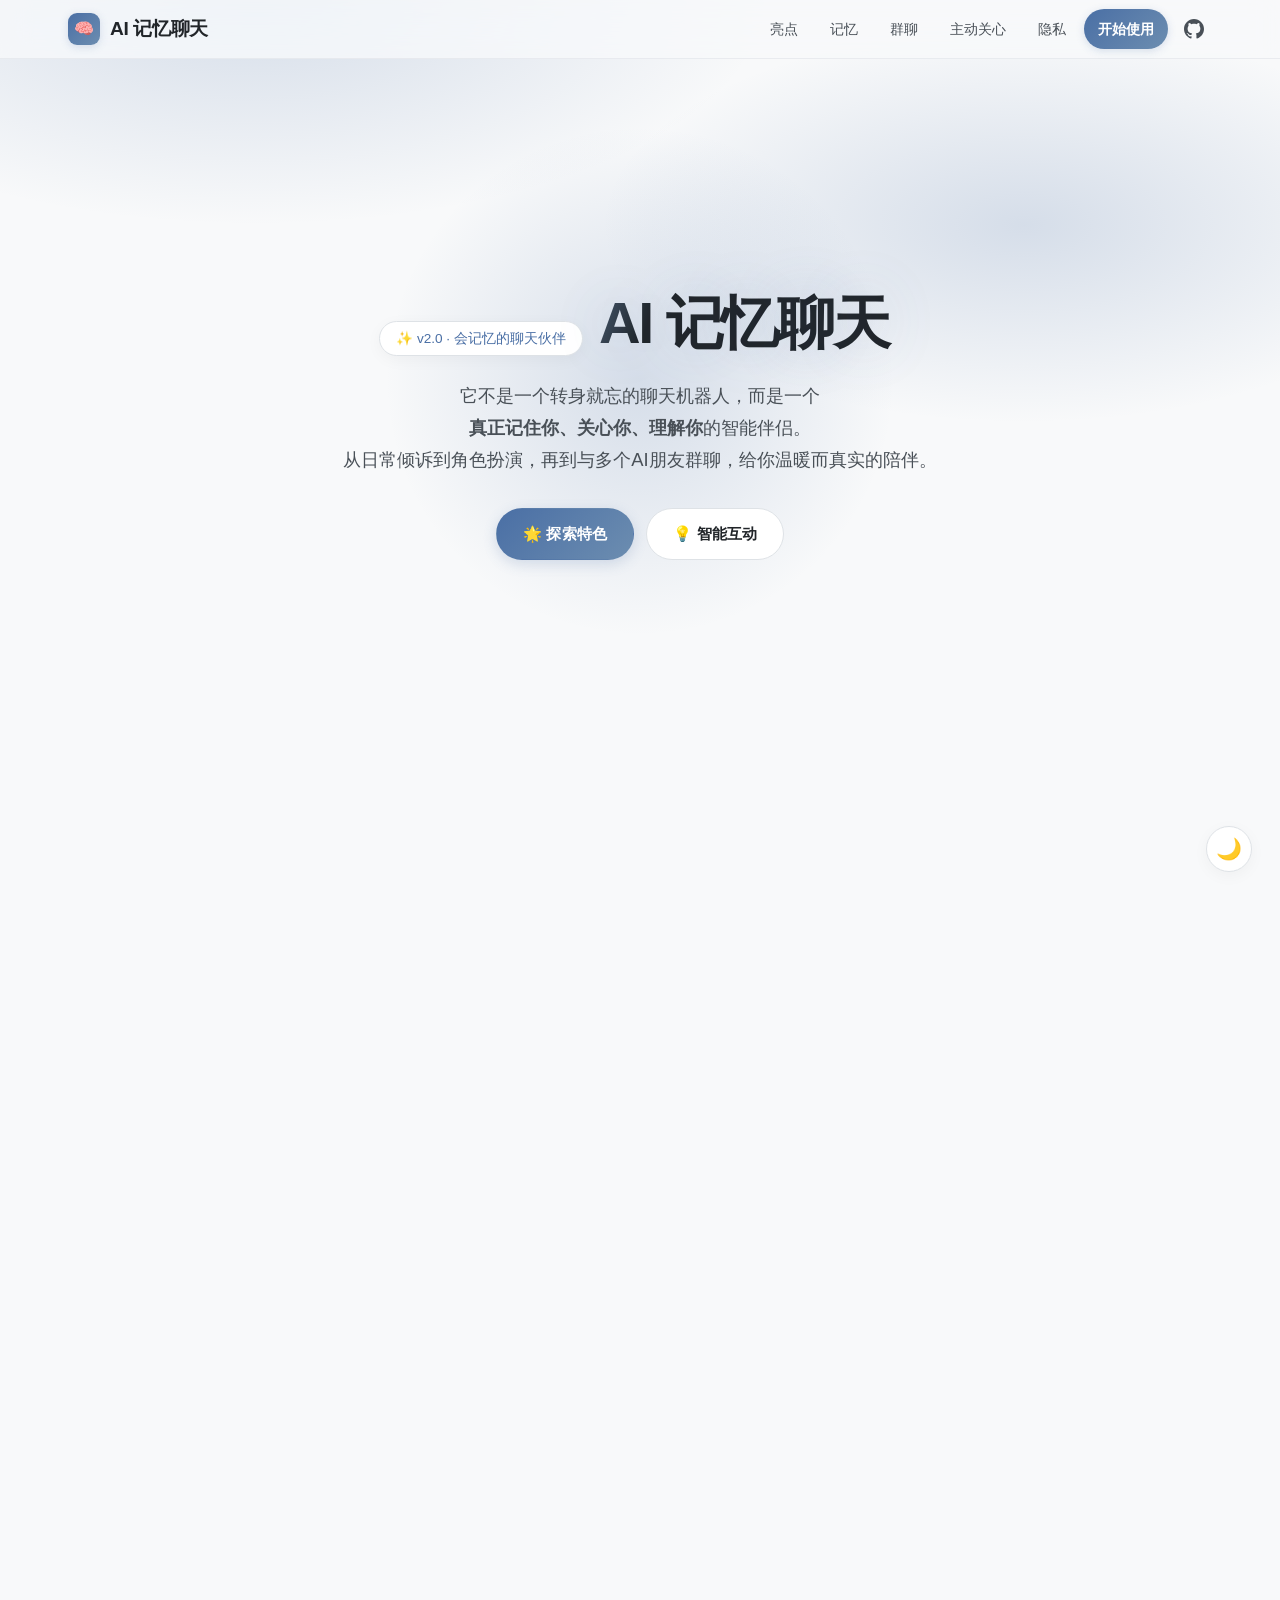
==== website/main/index.html @ 4b844938 "New sth. for v2.1" ====
<!DOCTYPE html>
<html lang="zh-CN" data-theme="light">
<head>
    <meta charset="UTF-8">
    <meta name="viewport" content="width=device-width, initial-scale=1.0">
    <meta name="theme-color" content="#4a6fa5" media="(prefers-color-scheme: light)">
    <meta name="theme-color" content="#111418" media="(prefers-color-scheme: dark)">
    <meta name="description" content="AI 记忆聊天 — 会记忆的智能聊天伙伴。">
    <link rel="preconnect" href="https://github.com" crossorigin>
    <link rel="dns-prefetch" href="https://github.com">
    <link rel="stylesheet" href="style.css">
    <title>AI 记忆聊天 — 会记忆的智能聊天伙伴</title>
</head>
<body>

    <nav class="navbar">
        <div class="navbar-inner">
            <a href="#" class="logo">
                <span class="icon-dot">🧠</span>
                AI 记忆聊天
            </a>
            <ul class="nav-links">
                <li><a href="#features">亮点</a></li>
                <li><a href="#memory">记忆</a></li>
                <li><a href="#group">群聊</a></li>
                <li><a href="#smart">主动关心</a></li>
                <li><a href="#privacy">隐私</a></li>
                <li><a href="#get-started" class="nav-cta">开始使用</a></li>
                <li>
                    <a href="https://github.com/AIEgirl/AIchat" target="_blank" rel="noopener noreferrer" class="github-link" aria-label="GitHub 仓库">
                        <svg viewBox="0 0 24 24" xmlns="http://www.w3.org/2000/svg">
                            <path d="M12 0C5.37 0 0 5.37 0 12c0 5.3 3.438 9.8 8.205 11.385.6.113.82-.258.82-.577 0-.285-.01-1.04-.015-2.04-3.338.724-4.042-1.61-4.042-1.61-.546-1.385-1.335-1.755-1.335-1.755-1.087-.744.084-.729.084-.729 1.205.084 1.838 1.236 1.838 1.236 1.07 1.835 2.809 1.305 3.495.998.108-.776.417-1.305.76-1.605-2.665-.3-5.466-1.332-5.466-5.93 0-1.31.465-2.38 1.235-3.22-.135-.303-.54-1.523.105-3.176 0 0 1.005-.322 3.3 1.23.96-.267 1.98-.399 3-.405 1.02.006 2.04.138 3 .405 2.28-1.552 3.285-1.23 3.285-1.23.645 1.653.24 2.873.12 3.176.765.84 1.23 1.91 1.23 3.22 0 4.61-2.805 5.625-5.475 5.92.42.36.81 1.096.81 2.22 0 1.605-.015 2.905-.015 3.3 0 .315.21.69.825.57C20.565 21.795 24 17.295 24 12c0-6.63-5.37-12-12-12z"/>
                        </svg>
                    </a>
                </li>
            </ul>
        </div>
    </nav>

    <button class="theme-toggle" id="themeToggle" aria-label="切换主题">🌓</button>

    <section class="hero">
        <div class="hero-content">
            <span class="badge">✨ v2.0 · 会记忆的聊天伙伴</span>
            <h1>AI 记忆聊天</h1>
            <p class="subtitle">
                它不是一个转身就忘的聊天机器人，而是一个<strong>真正记住你、关心你、理解你</strong>的智能伴侣。<br>
                从日常倾诉到角色扮演，再到与多个AI朋友群聊，给你温暖而真实的陪伴。
            </p>
            <div class="btn-group">
                <a href="#features" class="btn btn-primary">🌟 探索特色</a>
                <a href="#smart" class="btn btn-outline">💡 智能互动</a>
            </div>
        </div>
    </section>

    <section class="section" id="features">
        <span class="section-label">为何与众不同</span>
        <h2>不只是聊天，是“记得住”的陪伴</h2>
        <p class="section-desc">大多数聊天AI转身即忘。而在这里，每一次对话都会沉淀为记忆，让关系随时间生长。</p>
        <div class="features-grid">
            <div class="feature-card"><div class="icon">🧠</div><h3>三层记忆</h3><p>短期上下文、长期个人信息、基础人设层层递进，让AI真的懂你。</p></div>
            <div class="feature-card"><div class="icon">👥</div><h3>AI小圈子</h3><p>把多个不同性格的智能体拉进群聊，自由发言或轮流发言，碰撞有趣对话。</p></div>
            <div class="feature-card"><div class="icon">💬</div><h3>个性开场白</h3><p>给每个智能体设置开场白，新会话一开始就感受他们独特的性格魅力。</p></div>
            <div class="feature-card"><div class="icon">🔔</div><h3>主动关心</h3><p>很久没说话？他们会主动问候你。还可以定时提醒重要事项，就像私人秘书。</p></div>
            <div class="feature-card"><div class="icon">🎨</div><h3>完全可定制</h3><p>头像、背景、主题颜色、人设文本……打造完全属于你的聊天空间。</p></div>
            <div class="feature-card"><div class="icon">🔐</div><h3>安全加密</h3><p>API Key 采用银行级AES加密存储在本地，导出时自动隐藏敏感信息。</p></div>
            <div class="feature-card"><div class="icon">🌐</div><h3>多供应商</h3><p>支持 DeepSeek、OpenAI、Kimi、通义千问、智谱GLM 等，随时切换。</p></div>
            <div class="feature-card"><div class="icon">📦</div><h3>数据随身</h3><p>智能体配置可导出为文件，换手机也能无缝恢复整个聊天世界。</p></div>
        </div>
    </section>

    <section class="section" id="memory">
        <span class="section-label">它的记性有多好？</span>
        <h2>像朋友一样记住关于你的事</h2>
        <p class="section-desc">普通聊天AI只有7秒记忆。而它拥有三层记忆结构，让每一次交流都变成关系的积累。</p>
        <div class="memory-tiers">
            <div class="memory-card">
                <span class="tier-badge">📝 短期记忆</span>
                <h3>流畅对话不掉线</h3>
                <p class="specs">记住最近20轮对话内容，无论聊得多深入，都不会突然“失忆”，上下文衔接自然。</p>
            </div>
            <div class="memory-card">
                <span class="tier-badge">💾 长期记忆</span>
                <h3>真正了解你的生活</h3>
                <p class="specs">你说过朋友的名字、喜欢的地点、最近的目标……都会被精细分类记录。下次聊天时，它会不经意提到这些细节。</p>
            </div>
            <div class="memory-card">
                <span class="tier-badge">📜 基础记忆</span>
                <h3>永不丢失的“灵魂设定”</h3>
                <p class="specs">你给智能体设定的人设、性格、背景故事会被永久保存，它永远是你创造的那个角色。</p>
            </div>
        </div>
    </section>

    <section class="section" id="group">
        <span class="section-label">不止一对一</span>
        <h2>把多个AI朋友聚在一起</h2>
        <p class="section-desc">创建群聊，添加你喜欢的智能体，设定发言规则。看他们在同一个话题下各抒己见，就像经营一个属于自己的小剧团。</p>
        <div class="features-grid">
            <div class="feature-card"><div class="icon">🏠</div><h3>轻松管理成员</h3><p>自由设定群主、管理员和普通成员，还可以随时让某个角色“暂离”或“回归”。</p></div>
            <div class="feature-card"><div class="icon">🔄</div><h3>自由/轮流发言</h3><p>想热闹选自由模式，所有人一起回应；想有秩序选轮流模式，按顺序娓娓道来。</p></div>
            <div class="feature-card"><div class="icon">📋</div><h3>群聊共同记忆</h3><p>群里提到的信息可以成为共享知识，让群聊更有凝聚力。</p></div>
            <div class="feature-card"><div class="icon">💬</div><h3>丰富气泡界面</h3><p>不同角色发言清晰区分，@提及、记忆面板等功能，体验不输主流社交软件。</p></div>
        </div>
    </section>

    <section class="section" id="smart">
        <span class="section-label">它会主动找你</span>
        <h2>不只是回应，更是陪伴</h2>
        <p class="section-desc">当你沉默太久，它会察觉并送来问候。你也可以让它帮你安排未来的消息，就像一个小小的私人秘书。</p>
        <div class="features-grid">
            <div class="feature-card"><div class="icon">⏰</div><h3>计划消息</h3><p>“30分钟后提醒我喝水”或“明早8点叫我”，它会准时发送消息并触发通知。</p></div>
            <div class="feature-card"><div class="icon">❤️</div><h3>沉默超时关心</h3><p>可设置时长（如12小时），一旦超过没有对话，AI会主动发来温暖的问候。</p></div>
            <div class="feature-card"><div class="icon">📊</div><h3>用量透明</h3><p>清晰的图表展示API Token消耗，再也不用担心不知不觉超量。</p></div>
            <div class="feature-card"><div class="icon">🌙</div><h3>勿扰时段</h3><p>设定夜间勿扰，计划消息和主动关心会在那段时间保持安静，不打扰休息。</p></div>
        </div>
    </section>

    <section class="section" id="privacy">
        <span class="section-label">你的数据你做主</span>
        <h2>安全、灵活、不受限</h2>
        <p class="section-desc">选择你信任的语言模型供应商，密钥加密存储，配置文件导出时自动脱敏，把你的隐私放在第一位。</p>
        <div class="provider-grid">
            <div class="provider-card"><div class="prov-name">🔷 DeepSeek</div><div class="prov-model">深度求索模型</div></div>
            <div class="provider-card"><div class="prov-name">🌙 Kimi</div><div class="prov-model">月之暗面模型</div></div>
            <div class="provider-card"><div class="prov-name">☁️ 通义千问</div><div class="prov-model">阿里云模型</div></div>
            <div class="provider-card"><div class="prov-name">🧩 智谱 GLM</div><div class="prov-model">智谱AI模型</div></div>
            <div class="provider-card"><div class="prov-name">⚡ OpenAI</div><div class="prov-model">GPT系列模型</div></div>
        </div>
        <p style="text-align:center; margin-top:32px; color:var(--text2);">同时支持手动添加任何兼容OpenAI接口的服务商，自由搭配你的AI引擎。</p>
    </section>

    <section class="section" id="get-started" style="text-align:center;">
        <h2>准备好遇见你的AI伙伴了吗？</h2>
        <p style="color:var(--text2);margin-bottom:28px;">支持 Android 与 iOS，选择一个供应商，马上开始你们的第一次对话。</p>
        <a href="#" class="btn btn-primary" style="font-size:1rem;padding:14px 34px;">🚀 下载 AI 记忆聊天</a>
    </section>

    <footer class="footer">
        <div class="tech-stack">
            <span>跨平台 Flutter</span>
            <span>本地加密存储</span>
            <span>Material 3 设计</span>
            <span>多语言支持</span>
        </div>
        <p>AI 记忆聊天 v2.0 · 持续更新中 · 给注重情感连接的对话体验</p>
        <div class="disclaimer">
            ⚠️ 本软件由AI辅助编程生成，如果您对AI参与开发感到不适，请酌情使用。
        </div>
    </footer>

    <script src="script.js" defer></script>
</body>
</html>
---- website/main/style.css ----
/* ========================================
   AI 记忆聊天 — 样式表
   ======================================== */

:root {
    /* 浅色主题 (默认) */
    --bg: #f8f9fa;
    --surface: #ffffff;
    --surface2: #f1f3f5;
    --surface3: #e9ecef;
    --primary: #4a6fa5;
    --primary-soft: #6c8db0;
    --primary-glow: rgba(74, 111, 165, 0.2);
    --accent: #6c8db0;
    --accent2: #a5b8ce;
    --text: #212529;
    --text2: #495057;
    --text3: #868e96;
    --border: #dee2e6;
    --border-soft: rgba(222, 226, 230, 0.6);
    --shadow: 0 4px 16px rgba(0,0,0,0.04);
    --shadow-lg: 0 8px 32px rgba(0,0,0,0.08);
    --shadow-glow: 0 8px 24px var(--primary-glow);
    --radius-sm: 8px;
    --radius: 14px;
    --radius-lg: 20px;
    --radius-xl: 28px;
    --transition: 0.25s cubic-bezier(0.4, 0, 0.2, 1);
    --ease-elastic: cubic-bezier(0.34, 1.56, 0.64, 1);
    --font-sans: 'Inter', 'PingFang SC', 'Noto Sans SC', 'Microsoft YaHei', sans-serif;
}

[data-theme="dark"] {
    --bg: #111418;
    --surface: #1a1d23;
    --surface2: #21252b;
    --surface3: #2a2e36;
    --primary: #8ab4d6;
    --primary-soft: #a0c0db;
    --primary-glow: rgba(138, 180, 214, 0.18);
    --accent: #a0c0db;
    --accent2: #5f7d9c;
    --text: #e9ecef;
    --text2: #adb5bd;
    --text3: #6c757d;
    --border: #2f3339;
    --border-soft: rgba(47, 51, 57, 0.6);
    --shadow: 0 4px 16px rgba(0,0,0,0.3);
    --shadow-lg: 0 8px 32px rgba(0,0,0,0.5);
    --shadow-glow: 0 8px 24px var(--primary-glow);
}

/* ========================================
   重置与基础
   ======================================== */
* {
    margin: 0;
    padding: 0;
    box-sizing: border-box;
}

html {
    scroll-behavior: smooth;
    font-size: 16px;
}

body {
    font-family: var(--font-sans);
    background:
        radial-gradient(ellipse 80% 50% at 20% 0%, var(--primary-glow) 0%, transparent 50%),
        radial-gradient(ellipse 60% 40% at 80% 25%, var(--primary-glow) 0%, transparent 55%),
        var(--bg);
    background-attachment: fixed;
    color: var(--text);
    line-height: 1.7;
    overflow-x: hidden;
    transition: background 0.3s ease, color 0.3s ease;
    -webkit-font-smoothing: antialiased;
    -moz-osx-font-smoothing: grayscale;
    text-rendering: optimizeLegibility;
}

/* 选中文本颜色 */
::selection {
    background: var(--primary);
    color: #fff;
}

/* 自定义滚动条 */
::-webkit-scrollbar {
    width: 10px;
    height: 10px;
}
::-webkit-scrollbar-track {
    background: transparent;
}
::-webkit-scrollbar-thumb {
    background: var(--surface3);
    border-radius: 10px;
    border: 2px solid var(--bg);
    transition: background 0.2s ease;
}
::-webkit-scrollbar-thumb:hover {
    background: var(--accent2);
}

/* 键盘焦点 */
:focus-visible {
    outline: 2px solid var(--primary);
    outline-offset: 3px;
    border-radius: 4px;
}

/* ========================================
   主题切换按钮
   ======================================== */
.theme-toggle {
    position: fixed;
    bottom: 28px;
    right: 28px;
    z-index: 1100;
    width: 46px;
    height: 46px;
    border-radius: 50%;
    background: var(--surface);
    border: 1px solid var(--border);
    color: var(--text2);
    font-size: 1.3rem;
    display: flex;
    align-items: center;
    justify-content: center;
    cursor: pointer;
    box-shadow: var(--shadow);
    transition: var(--transition);
    backdrop-filter: blur(8px);
    -webkit-backdrop-filter: blur(8px);
}
.theme-toggle:hover {
    background: var(--surface2);
    color: var(--text);
    transform: scale(1.08) rotate(15deg);
    box-shadow: var(--shadow-lg);
    border-color: var(--primary);
}

/* ========================================
   导航栏
   ======================================== */
.navbar {
    position: fixed;
    top: 0;
    left: 0;
    right: 0;
    z-index: 1000;
    background: color-mix(in srgb, var(--bg) 80%, transparent);
    backdrop-filter: blur(14px) saturate(180%);
    -webkit-backdrop-filter: blur(14px) saturate(180%);
    border-bottom: 1px solid var(--border-soft);
    transition: var(--transition);
}
.navbar-inner {
    max-width: 1200px;
    margin: 0 auto;
    padding: 0 28px;
    height: 58px;
    display: flex;
    align-items: center;
    justify-content: space-between;
}
.navbar .logo {
    display: flex;
    align-items: center;
    gap: 10px;
    font-weight: 700;
    font-size: 1.2rem;
    color: var(--text);
    text-decoration: none;
    letter-spacing: -0.02em;
    transition: var(--transition);
}
.navbar .logo:hover {
    color: var(--primary);
}
.logo .icon-dot {
    width: 32px;
    height: 32px;
    border-radius: 9px;
    background: linear-gradient(135deg, var(--primary), var(--primary-soft));
    display: flex;
    align-items: center;
    justify-content: center;
    color: #fff;
    font-size: 1rem;
    transition: var(--transition);
    box-shadow: 0 2px 8px var(--primary-glow);
}
.navbar .logo:hover .icon-dot {
    transform: rotate(-8deg) scale(1.08);
}
.nav-links {
    display: flex;
    gap: 4px;
    list-style: none;
    flex-wrap: wrap;
    align-items: center;
}
.nav-links a {
    color: var(--text2);
    text-decoration: none;
    padding: 8px 14px;
    border-radius: 20px;
    font-size: 0.9rem;
    font-weight: 500;
    transition: var(--transition);
    white-space: nowrap;
    display: flex;
    align-items: center;
    gap: 4px;
}
.nav-links a:hover {
    color: var(--text);
    background: var(--surface2);
}
.nav-links a.nav-cta {
    background: linear-gradient(135deg, var(--primary), var(--primary-soft));
    color: #fff;
    font-weight: 600;
    box-shadow: 0 2px 8px var(--primary-glow);
}
.nav-links a.nav-cta:hover {
    opacity: 1;
    transform: translateY(-1px);
    box-shadow: 0 6px 16px var(--primary-glow);
    background: linear-gradient(135deg, var(--primary), var(--primary-soft));
    color: #fff;
}
.nav-links .github-link {
    padding: 8px;
    border-radius: 50%;
    margin-left: 4px;
    color: var(--text2);
}
.nav-links .github-link svg {
    width: 20px;
    height: 20px;
    fill: currentColor;
    transition: transform 0.3s ease;
}
.nav-links .github-link:hover {
    background: var(--surface2);
    color: var(--text);
}
.nav-links .github-link:hover svg {
    transform: rotate(-8deg) scale(1.1);
}

/* ========================================
   通用区块
   ======================================== */
.section {
    position: relative;
    z-index: 1;
    padding: 80px 28px;
    max-width: 1140px;
    margin: 0 auto;
    content-visibility: auto;
    contain-intrinsic-size: auto 720px;
}
.section-label {
    display: inline-block;
    font-size: 0.8rem;
    font-weight: 700;
    text-transform: uppercase;
    letter-spacing: 0.06em;
    color: var(--primary);
    margin-bottom: 12px;
    padding: 4px 12px;
    border-radius: 50px;
    background: var(--surface2);
    border: 1px solid var(--border);
}
.section h2 {
    font-size: clamp(1.6rem, 3vw, 1.9rem);
    font-weight: 700;
    margin-bottom: 14px;
    letter-spacing: -0.02em;
    color: var(--text);
    text-wrap: balance;
}
.section .section-desc {
    color: var(--text2);
    font-size: 1.05rem;
    max-width: 620px;
    margin-bottom: 44px;
    line-height: 1.65;
    text-wrap: pretty;
}

/* ========================================
   Hero 区域
   ======================================== */
.hero {
    min-height: 90vh;
    display: flex;
    align-items: center;
    justify-content: center;
    text-align: center;
    padding: 120px 28px 80px;
    position: relative;
    overflow: hidden;
}
.hero::before {
    content: '';
    position: absolute;
    top: 10%;
    left: 50%;
    width: 600px;
    height: 600px;
    transform: translateX(-50%);
    background: radial-gradient(circle, var(--primary-glow) 0%, transparent 60%);
    pointer-events: none;
    z-index: -1;
    animation: heroGlow 8s ease-in-out infinite alternate;
}
@keyframes heroGlow {
    0% { transform: translateX(-50%) scale(1); opacity: 0.6; }
    100% { transform: translateX(-50%) scale(1.15); opacity: 0.9; }
}
.hero-content {
    max-width: 720px;
    position: relative;
    z-index: 1;
}
.hero .badge {
    display: inline-block;
    padding: 5px 16px;
    border-radius: 50px;
    background: var(--surface);
    border: 1px solid var(--border);
    color: var(--primary);
    font-size: 0.85rem;
    font-weight: 500;
    margin-bottom: 24px;
    box-shadow: var(--shadow);
    animation: badgeIn 0.6s ease-out 0.1s both;
}
@keyframes badgeIn {
    from { opacity: 0; transform: translateY(-8px); }
    to { opacity: 1; transform: translateY(0); }
}

/* 渐变 + 弹性放大 + 亮光扫过 */
.hero h1 {
    position: relative;
    display: inline-block;
    font-size: clamp(2.4rem, 5.5vw, 3.6rem);
    font-weight: 800;
    letter-spacing: -0.04em;
    line-height: 1.15;
    margin: 0 auto 20px;
    padding: 0 12px;
    text-align: center;
    text-wrap: balance;
    color: var(--text);
    background: linear-gradient(
        110deg,
        var(--text) 0%,
        var(--text) 35%,
        var(--primary) 50%,
        var(--primary-soft) 55%,
        var(--text) 70%,
        var(--text) 100%
    );
    background-size: 260% 100%;
    background-position: 100% 0;
    -webkit-background-clip: text;
    background-clip: text;
    -webkit-text-fill-color: transparent;
    text-shadow: 0 0 60px var(--primary-glow);
    animation:
        h1ElasticIn 1.1s var(--ease-elastic) 0.2s both,
        h1Shine 2.4s ease-in-out 1.5s 1 both;
    will-change: transform, background-position, filter, opacity;
}
@keyframes h1ElasticIn {
    0% {
        opacity: 0;
        transform: scale(0.35) translateY(20px);
        filter: blur(10px);
    }
    60% {
        opacity: 1;
        transform: scale(1.12) translateY(0);
        filter: blur(0);
    }
    100% {
        opacity: 1;
        transform: scale(1) translateY(0);
        filter: blur(0);
    }
}
@keyframes h1Shine {
    0% { background-position: 100% 0; }
    100% { background-position: -60% 0; }
}
[data-theme="dark"] .hero h1 {
    text-shadow: 0 0 80px var(--primary-glow);
}

.hero .subtitle {
    font-size: 1.15rem;
    color: var(--text2);
    margin-bottom: 32px;
    line-height: 1.75;
    max-width: 600px;
    margin-left: auto;
    margin-right: auto;
    text-align: center;
    text-wrap: balance;
    animation: subtitleIn 0.7s ease-out 1.6s both;
}
@keyframes subtitleIn {
    from { opacity: 0; transform: translateY(10px); }
    to { opacity: 1; transform: translateY(0); }
}
.hero .btn-group {
    animation: btnIn 0.6s ease-out 1.9s both;
}
@keyframes btnIn {
    from { opacity: 0; transform: translateY(8px); }
    to { opacity: 1; transform: translateY(0); }
}

/* ========================================
   按钮
   ======================================== */
.btn-group {
    display: flex;
    gap: 12px;
    flex-wrap: wrap;
    justify-content: center;
}
.btn {
    display: inline-flex;
    align-items: center;
    gap: 8px;
    padding: 12px 26px;
    border-radius: 50px;
    font-weight: 600;
    font-size: 0.95rem;
    text-decoration: none;
    cursor: pointer;
    transition: var(--transition);
    border: 1.5px solid transparent;
    letter-spacing: 0.01em;
    position: relative;
    overflow: hidden;
}
.btn-primary {
    background: linear-gradient(135deg, var(--primary), var(--primary-soft));
    color: #fff;
    border-color: transparent;
    box-shadow: 0 4px 14px var(--primary-glow);
}
.btn-primary::after {
    content: '';
    position: absolute;
    top: 0;
    left: -120%;
    width: 60%;
    height: 100%;
    background: linear-gradient(
        100deg,
        transparent 0%,
        rgba(255, 255, 255, 0.35) 50%,
        transparent 100%
    );
    transition: left 0.6s ease;
}
.btn-primary:hover {
    opacity: 1;
    transform: translateY(-2px);
    box-shadow: 0 10px 28px var(--primary-glow);
    color: #fff;
}
.btn-primary:hover::after {
    left: 120%;
}
.btn-outline {
    background: var(--surface);
    color: var(--text);
    border-color: var(--border);
}
.btn-outline:hover {
    background: var(--surface2);
    border-color: var(--primary);
    color: var(--primary);
    transform: translateY(-2px);
}

/* ========================================
   特性卡片
   ======================================== */
.features-grid {
    display: grid;
    grid-template-columns: repeat(auto-fill, minmax(260px, 1fr));
    gap: 20px;
}
.feature-card {
    position: relative;
    background: var(--surface);
    border: 1px solid var(--border);
    border-radius: var(--radius-lg);
    padding: 26px 24px;
    box-shadow: var(--shadow);
    opacity: 0;
    transform: translateY(25px);
    transition:
        opacity 0.5s ease,
        transform 0.5s ease,
        box-shadow 0.25s ease,
        border-color 0.25s ease;
    contain: layout style;
    overflow: hidden;
}
.feature-card::before {
    content: '';
    position: absolute;
    inset: 0;
    border-radius: var(--radius-lg);
    padding: 1px;
    background: linear-gradient(135deg, var(--primary), transparent 60%);
    -webkit-mask:
        linear-gradient(#fff 0 0) content-box,
        linear-gradient(#fff 0 0);
    -webkit-mask-composite: xor;
    mask-composite: exclude;
    opacity: 0;
    transition: opacity 0.3s ease;
    pointer-events: none;
}
.feature-card.visible {
    opacity: 1;
    transform: translateY(0);
}
.feature-card:hover {
    border-color: var(--primary);
    box-shadow: var(--shadow-lg);
    transform: translateY(-4px);
}
.feature-card:hover::before {
    opacity: 1;
}
.feature-card .icon {
    width: 48px;
    height: 48px;
    border-radius: var(--radius-sm);
    background: linear-gradient(135deg, var(--surface2), var(--surface3));
    display: flex;
    align-items: center;
    justify-content: center;
    font-size: 1.5rem;
    margin-bottom: 14px;
    transition: var(--transition);
    border: 1px solid var(--border);
}
.feature-card:hover .icon {
    background: linear-gradient(135deg, var(--primary), var(--primary-soft));
    color: #fff;
    transform: scale(1.08) rotate(-6deg);
    border-color: transparent;
    box-shadow: 0 6px 16px var(--primary-glow);
}
.feature-card h3 {
    font-size: 1.1rem;
    margin-bottom: 6px;
    font-weight: 650;
    color: var(--text);
}
.feature-card p {
    color: var(--text2);
    font-size: 0.92rem;
    line-height: 1.6;
}

/* ========================================
   记忆系统卡片
   ======================================== */
.memory-tiers {
    display: grid;
    grid-template-columns: repeat(auto-fit, minmax(280px, 1fr));
    gap: 24px;
}
.memory-card {
    position: relative;
    background: var(--surface);
    border: 1px solid var(--border);
    border-radius: var(--radius-lg);
    padding: 28px 24px;
    box-shadow: var(--shadow);
    opacity: 0;
    transform: translateY(25px);
    transition:
        opacity 0.5s ease,
        transform 0.5s ease,
        box-shadow 0.25s ease,
        border-color 0.25s ease;
    contain: layout style;
    overflow: hidden;
}
.memory-card::before {
    content: '';
    position: absolute;
    inset: 0;
    border-radius: var(--radius-lg);
    padding: 1px;
    background: linear-gradient(135deg, var(--primary), transparent 60%);
    -webkit-mask:
        linear-gradient(#fff 0 0) content-box,
        linear-gradient(#fff 0 0);
    -webkit-mask-composite: xor;
    mask-composite: exclude;
    opacity: 0;
    transition: opacity 0.3s ease;
    pointer-events: none;
}
.memory-card.visible {
    opacity: 1;
    transform: translateY(0);
}
.memory-card:hover {
    border-color: var(--primary);
    box-shadow: var(--shadow-lg);
    transform: translateY(-4px);
}
.memory-card:hover::before {
    opacity: 1;
}
.memory-card .tier-badge {
    display: inline-block;
    padding: 4px 12px;
    border-radius: 50px;
    font-size: 0.75rem;
    font-weight: 700;
    letter-spacing: 0.03em;
    margin-bottom: 12px;
    background: var(--surface2);
    color: var(--primary);
    border: 1px solid var(--border);
}
.memory-card h3 {
    font-size: 1.2rem;
    margin-bottom: 6px;
    font-weight: 650;
}
.memory-card .specs {
    color: var(--text2);
    font-size: 0.92rem;
    line-height: 1.7;
}

/* ========================================
   供应商卡片
   ======================================== */
.provider-grid {
    display: grid;
    grid-template-columns: repeat(auto-fill, minmax(170px, 1fr));
    gap: 16px;
}
.provider-card {
    position: relative;
    background: var(--surface);
    border: 1px solid var(--border);
    border-radius: var(--radius);
    padding: 18px 16px;
    text-align: center;
    box-shadow: var(--shadow);
    opacity: 0;
    transform: translateY(20px);
    transition:
        opacity 0.5s ease,
        transform 0.5s ease,
        box-shadow 0.25s ease,
        border-color 0.25s ease;
    contain: layout style;
    overflow: hidden;
}
.provider-card::before {
    content: '';
    position: absolute;
    inset: 0;
    border-radius: var(--radius);
    padding: 1px;
    background: linear-gradient(135deg, var(--primary), transparent 60%);
    -webkit-mask:
        linear-gradient(#fff 0 0) content-box,
        linear-gradient(#fff 0 0);
    -webkit-mask-composite: xor;
    mask-composite: exclude;
    opacity: 0;
    transition: opacity 0.3s ease;
    pointer-events: none;
}
.provider-card.visible {
    opacity: 1;
    transform: translateY(0);
}
.provider-card:hover {
    border-color: var(--primary);
    box-shadow: var(--shadow-lg);
    transform: translateY(-3px);
}
.provider-card:hover::before {
    opacity: 1;
}
.provider-card .prov-name {
    font-weight: 700;
    font-size: 1rem;
    color: var(--text);
}
.provider-card .prov-model {
    color: var(--text3);
    font-size: 0.78rem;
    margin-top: 4px;
}

/* ========================================
   页脚
   ======================================== */
.footer {
    text-align: center;
    padding: 36px 28px;
    border-top: 1px solid var(--border);
    color: var(--text3);
    font-size: 0.85rem;
    background: var(--surface);
    margin-top: 40px;
}
.footer .tech-stack {
    display: flex;
    flex-wrap: wrap;
    gap: 10px;
    justify-content: center;
    margin-bottom: 14px;
}
.footer .tech-stack span {
    background: var(--surface2);
    border: 1px solid var(--border);
    padding: 4px 12px;
    border-radius: 50px;
    font-size: 0.75rem;
    color: var(--text2);
    transition: var(--transition);
}
.footer .tech-stack span:hover {
    border-color: var(--primary);
    color: var(--primary);
}
.footer .disclaimer {
    margin-top: 14px;
    font-size: 0.7rem;
    opacity: 0.7;
}

/* ========================================
   响应式
   ======================================== */
@media (max-width: 768px) {
    .navbar-inner {
        padding: 0 16px;
    }
    .hero {
        padding: 100px 16px 50px;
        min-height: auto;
    }
    .hero h1 {
        font-size: clamp(2rem, 9vw, 2.8rem);
    }
    .section {
        padding: 55px 16px;
        contain-intrinsic-size: auto 600px;
    }
    .section h2 {
        font-size: 1.5rem;
    }
    .features-grid {
        grid-template-columns: 1fr;
    }
}

/* ========================================
   无障碍: 减少动画
   ======================================== */
@media (prefers-reduced-motion: reduce) {
    html {
        scroll-behavior: auto;
    }
    *, *::before, *::after {
        animation-duration: 0.01ms !important;
        animation-iteration-count: 1 !important;
        transition-duration: 0.01ms !important;
    }
    .feature-card, .memory-card, .provider-card {
        opacity: 1 !important;
        transform: none !important;
    }
    .hero h1 {
        background-position: 0% 0 !important;
    }
}
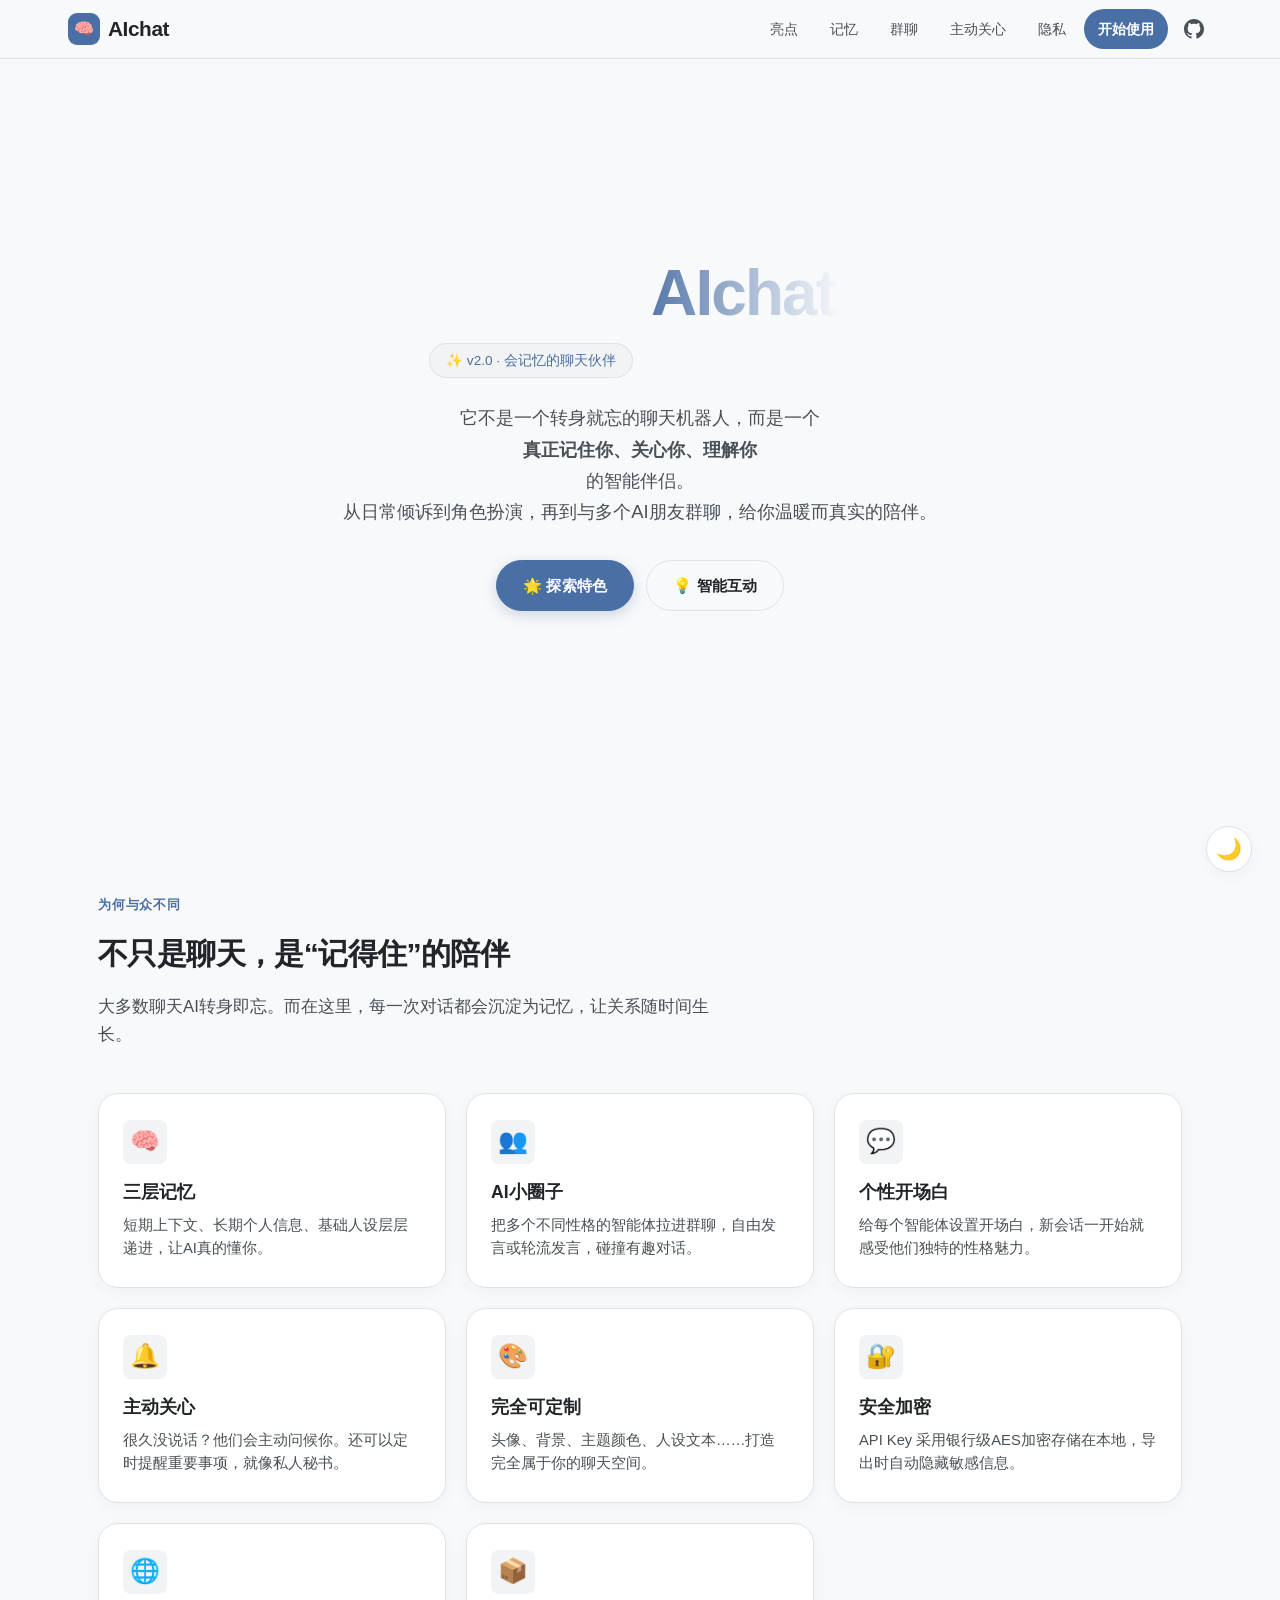
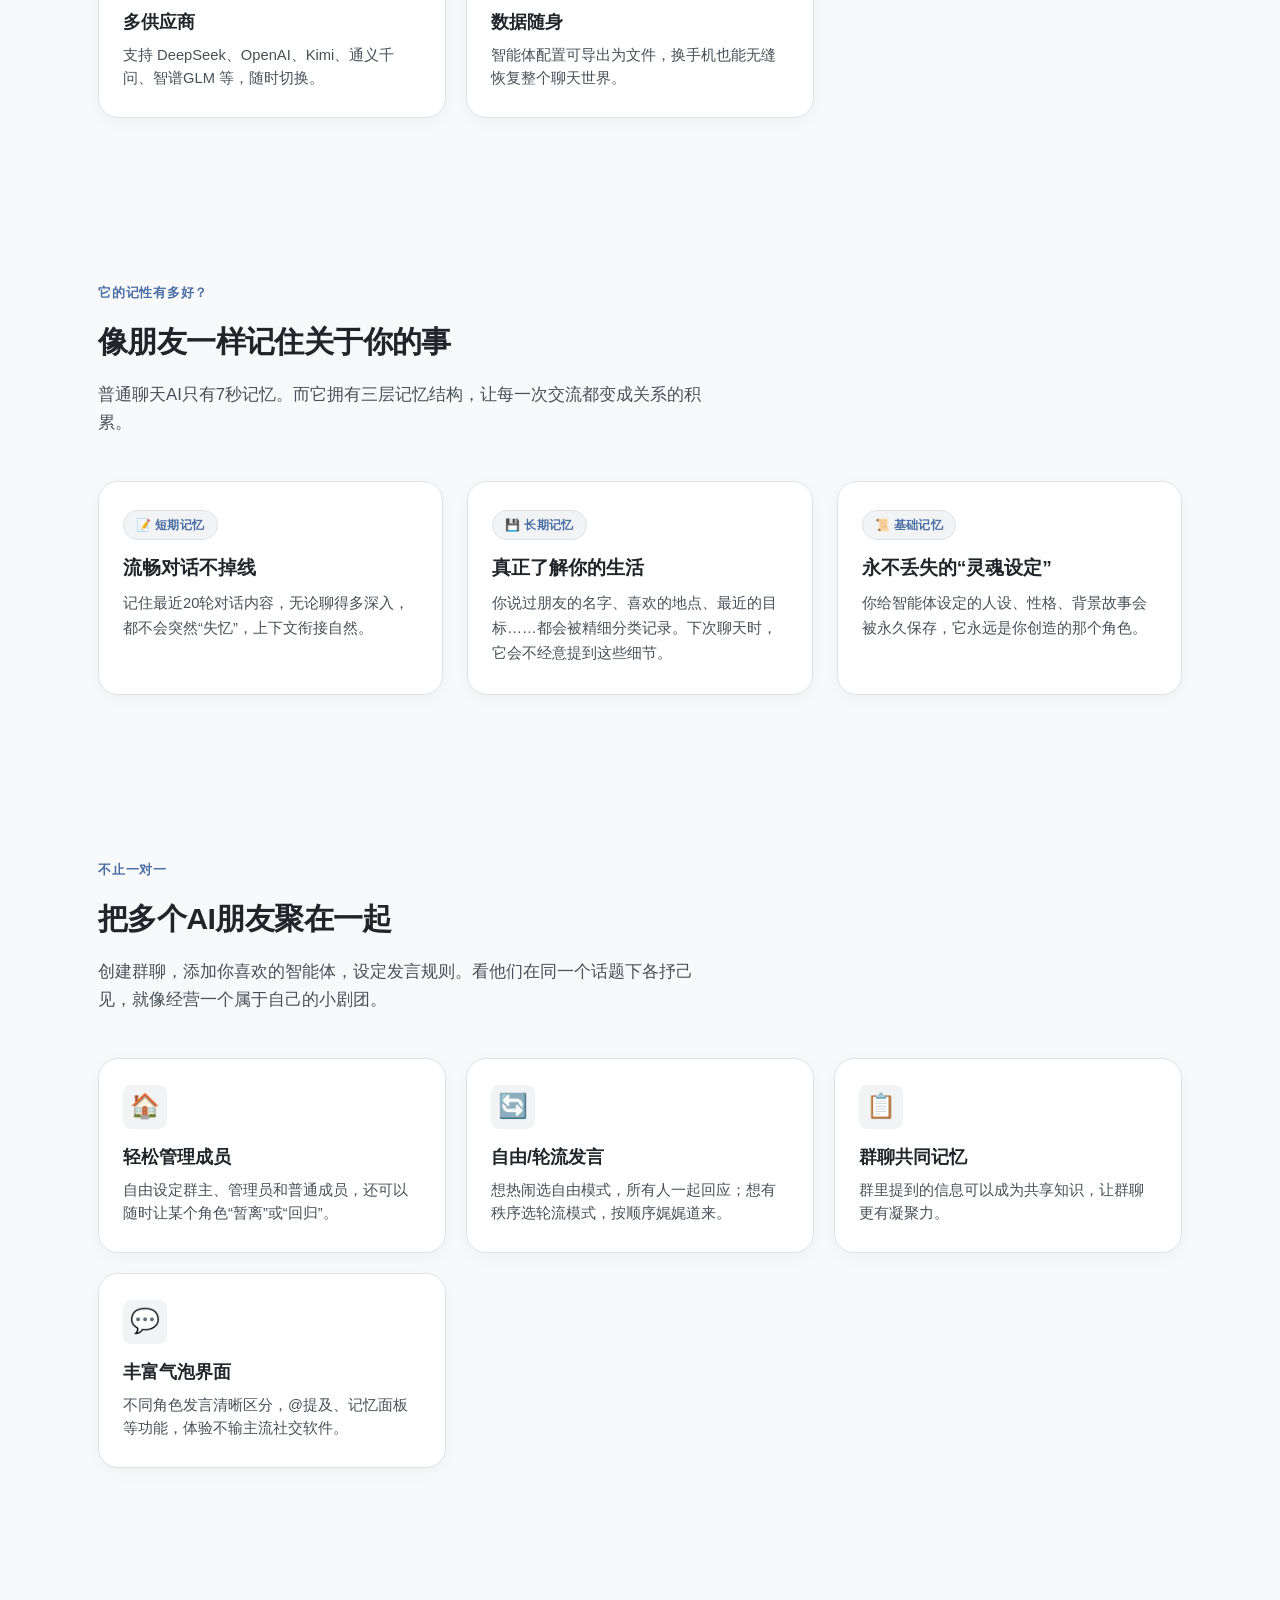
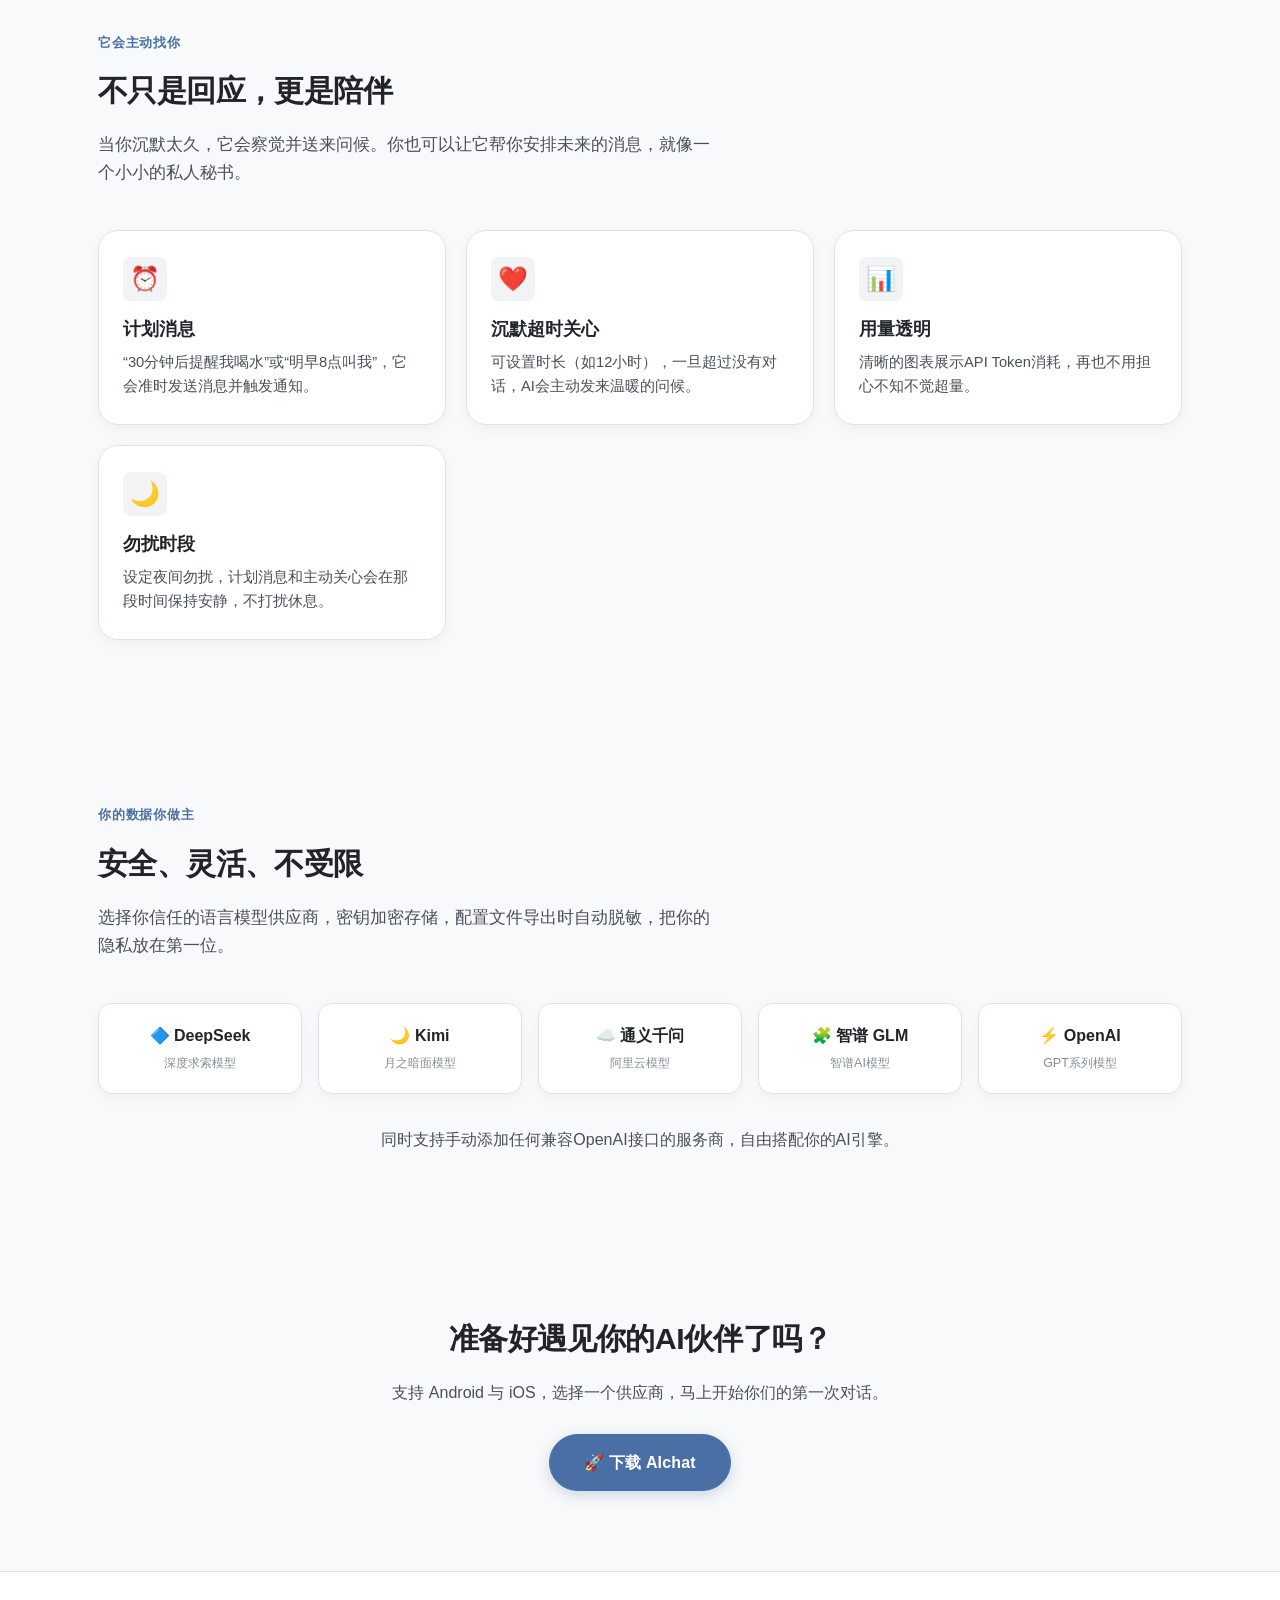
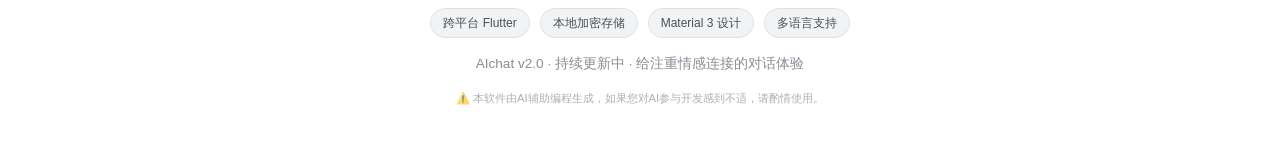
==== commit 1f7df4d3: "Fixed a critical bug: memory sharing" ====
--- a/website/main/index.html
+++ b/website/main/index.html
@@ -3,23 +3,522 @@
 <head>
     <meta charset="UTF-8">
     <meta name="viewport" content="width=device-width, initial-scale=1.0">
-    <meta name="theme-color" content="#4a6fa5" media="(prefers-color-scheme: light)">
-    <meta name="theme-color" content="#111418" media="(prefers-color-scheme: dark)">
-    <meta name="description" content="AI 记忆聊天 — 会记忆的智能聊天伙伴。">
-    <link rel="preconnect" href="https://github.com" crossorigin>
-    <link rel="dns-prefetch" href="https://github.com">
-    <link rel="stylesheet" href="style.css">
-    <title>AI 记忆聊天 — 会记忆的智能聊天伙伴</title>
+    <title>AIchat — 会记忆的智能聊天伙伴</title>
+    <style>
+        :root {
+            /* 浅色主题 */
+            --bg: #f8f9fa;
+            --surface: #ffffff;
+            --surface2: #f1f3f5;
+            --surface3: #e9ecef;
+            --primary: #4a6fa5;
+            --primary-glow: rgba(74, 111, 165, 0.25);
+            --accent: #6c8db0;
+            --text: #212529;
+            --text2: #495057;
+            --text3: #868e96;
+            --border: #dee2e6;
+            --shadow: 0 4px 16px rgba(0,0,0,0.04);
+            --shadow-lg: 0 8px 32px rgba(0,0,0,0.08);
+            --radius-sm: 8px;
+            --radius: 14px;
+            --radius-lg: 20px;
+            --transition: 0.25s cubic-bezier(0.4, 0, 0.2, 1);
+            --font-sans: 'Inter', 'PingFang SC', 'Noto Sans SC', 'Microsoft YaHei', sans-serif;
+        }
+
+        [data-theme="dark"] {
+            --bg: #111418;
+            --surface: #1a1d23;
+            --surface2: #21252b;
+            --surface3: #2a2e36;
+            --primary: #8ab4d6;
+            --primary-glow: rgba(138, 180, 214, 0.25);
+            --accent: #a0c0db;
+            --text: #e9ecef;
+            --text2: #adb5bd;
+            --text3: #6c757d;
+            --border: #2f3339;
+            --shadow: 0 4px 16px rgba(0,0,0,0.3);
+            --shadow-lg: 0 8px 32px rgba(0,0,0,0.5);
+        }
+
+        * { margin: 0; padding: 0; box-sizing: border-box; }
+
+        html { scroll-behavior: smooth; font-size: 16px; }
+
+        body {
+            font-family: var(--font-sans);
+            background: var(--bg);
+            color: var(--text);
+            line-height: 1.7;
+            overflow-x: hidden;
+            transition: background 0.3s ease, color 0.3s ease;
+            -webkit-font-smoothing: antialiased;
+        }
+
+        /* 主题切换按钮 */
+        .theme-toggle {
+            position: fixed;
+            bottom: 28px;
+            right: 28px;
+            z-index: 1100;
+            width: 46px;
+            height: 46px;
+            border-radius: 50%;
+            background: var(--surface);
+            border: 1px solid var(--border);
+            color: var(--text2);
+            font-size: 1.3rem;
+            display: flex;
+            align-items: center;
+            justify-content: center;
+            cursor: pointer;
+            box-shadow: var(--shadow);
+            transition: var(--transition);
+            backdrop-filter: blur(8px);
+            -webkit-backdrop-filter: blur(8px);
+        }
+        .theme-toggle:hover {
+            background: var(--surface2);
+            color: var(--text);
+            transform: scale(1.08);
+            box-shadow: var(--shadow-lg);
+        }
+
+        /* 导航栏 */
+        .navbar {
+            position: fixed;
+            top: 0; left: 0; right: 0;
+            z-index: 1000;
+            background: rgba(248, 249, 250, 0.8);
+            backdrop-filter: blur(12px);
+            -webkit-backdrop-filter: blur(12px);
+            border-bottom: 1px solid var(--border);
+            transition: var(--transition);
+        }
+        [data-theme="dark"] .navbar {
+            background: rgba(17, 20, 24, 0.8);
+        }
+        .navbar-inner {
+            max-width: 1200px;
+            margin: 0 auto;
+            padding: 0 28px;
+            height: 58px;
+            display: flex;
+            align-items: center;
+            justify-content: space-between;
+        }
+        .navbar .logo {
+            display: flex;
+            align-items: center;
+            gap: 8px;
+            font-weight: 700;
+            font-size: 1.3rem;
+            color: var(--text);
+            text-decoration: none;
+            letter-spacing: -0.02em;
+        }
+        .logo .icon-dot {
+            width: 32px;
+            height: 32px;
+            border-radius: 9px;
+            background: var(--primary);
+            display: flex;
+            align-items: center;
+            justify-content: center;
+            color: #fff;
+            font-size: 1rem;
+            transition: var(--transition);
+        }
+
+        /* 导航链接容器 */
+        .nav-links {
+            display: flex;
+            gap: 4px;
+            list-style: none;
+            align-items: center;
+        }
+        .nav-links a {
+            color: var(--text2);
+            text-decoration: none;
+            padding: 8px 14px;
+            border-radius: 20px;
+            font-size: 0.9rem;
+            font-weight: 500;
+            transition: var(--transition);
+            white-space: nowrap;
+            display: flex;
+            align-items: center;
+            gap: 4px;
+        }
+        .nav-links a:hover {
+            color: var(--text);
+            background: var(--surface2);
+        }
+        .nav-links a.nav-cta {
+            background: var(--primary);
+            color: #fff;
+            font-weight: 600;
+        }
+        .nav-links a.nav-cta:hover {
+            opacity: 0.9;
+            box-shadow: 0 4px 12px var(--primary-glow);
+        }
+
+        /* GitHub 图标 */
+        .nav-links .github-link {
+            padding: 8px;
+            border-radius: 50%;
+            margin-left: 4px;
+        }
+        .nav-links .github-link svg {
+            width: 20px;
+            height: 20px;
+            fill: currentColor;
+        }
+        .nav-links .github-link:hover {
+            background: var(--surface2);
+            color: var(--text);
+        }
+
+        /* 汉堡菜单按钮 (移动端) */
+        .hamburger {
+            display: none;
+            background: none;
+            border: none;
+            cursor: pointer;
+            padding: 8px;
+            border-radius: 8px;
+            color: var(--text);
+            transition: var(--transition);
+        }
+        .hamburger:hover {
+            background: var(--surface2);
+        }
+        .hamburger .bar {
+            display: block;
+            width: 22px;
+            height: 2px;
+            background: currentColor;
+            margin: 5px 0;
+            border-radius: 2px;
+            transition: 0.3s;
+        }
+        .hamburger.open .bar:nth-child(1) { transform: translateY(7px) rotate(45deg); }
+        .hamburger.open .bar:nth-child(2) { opacity: 0; }
+        .hamburger.open .bar:nth-child(3) { transform: translateY(-7px) rotate(-45deg); }
+
+        /* 通用区块 */
+        .section {
+            position: relative;
+            z-index: 1;
+            padding: 80px 28px;
+            max-width: 1140px;
+            margin: 0 auto;
+        }
+        .section-label {
+            display: inline-block;
+            font-size: 0.8rem;
+            font-weight: 700;
+            text-transform: uppercase;
+            letter-spacing: 0.06em;
+            color: var(--primary);
+            margin-bottom: 12px;
+        }
+        .section h2 {
+            font-size: 1.9rem;
+            font-weight: 700;
+            margin-bottom: 14px;
+            letter-spacing: -0.02em;
+            color: var(--text);
+        }
+        .section .section-desc {
+            color: var(--text2);
+            font-size: 1.05rem;
+            max-width: 620px;
+            margin-bottom: 44px;
+            line-height: 1.65;
+        }
+
+        /* Hero */
+        .hero {
+            min-height: 90vh;
+            display: flex;
+            align-items: center;
+            justify-content: center;
+            text-align: center;
+            padding: 120px 28px 80px;
+        }
+        .hero-content { max-width: 720px; }
+        .hero .badge {
+            display: inline-block;
+            padding: 5px 16px;
+            border-radius: 50px;
+            background: var(--surface2);
+            border: 1px solid var(--border);
+            color: var(--primary);
+            font-size: 0.85rem;
+            font-weight: 500;
+            margin-bottom: 24px;
+        }
+
+        /* 标题打字光照效果 */
+        .hero h1 {
+            font-size: clamp(2.4rem, 5.5vw, 4rem);
+            font-weight: 750;
+            letter-spacing: -0.03em;
+            margin-bottom: 18px;
+            color: var(--text);
+            display: inline-block;
+            overflow: hidden;
+            white-space: nowrap;
+            width: 0;
+            animation: typing 0.8s steps(6) forwards, glowPulse 2s ease-in-out 0.8s infinite alternate;
+            background: linear-gradient(90deg, var(--primary), #fff, var(--primary));
+            -webkit-background-clip: text;
+            -webkit-text-fill-color: transparent;
+            background-clip: text;
+            background-size: 200% 100%;
+            border-right: 2px solid transparent;
+        }
+        @keyframes typing {
+            from { width: 0; }
+            to { width: 6ch; }
+        }
+        @keyframes glowPulse {
+            0% { background-position: 0% 50%; text-shadow: 0 0 8px rgba(74,111,165,0.3); }
+            100% { background-position: 100% 50%; text-shadow: 0 0 18px rgba(138,180,214,0.6); }
+        }
+
+        .hero .subtitle {
+            font-size: 1.15rem;
+            color: var(--text2);
+            margin-bottom: 32px;
+            line-height: 1.7;
+            max-width: 600px;
+            margin-left: auto; margin-right: auto;
+        }
+        /* 关键词弹性放大动画 */
+        .highlight-text {
+            display: inline-block;
+            font-weight: 700;
+            animation: elasticPop 1.2s cubic-bezier(0.68, -0.55, 0.27, 1.55) 1.2s both;
+        }
+        @keyframes elasticPop {
+            0% { transform: scale(1); opacity: 0; }
+            30% { transform: scale(1.25); opacity: 1; }
+            50% { transform: scale(0.9); }
+            70% { transform: scale(1.05); }
+            100% { transform: scale(1); opacity: 1; }
+        }
+
+        .btn-group { display: flex; gap: 12px; flex-wrap: wrap; justify-content: center; }
+        .btn {
+            display: inline-flex;
+            align-items: center;
+            gap: 8px;
+            padding: 12px 26px;
+            border-radius: 50px;
+            font-weight: 600;
+            font-size: 0.95rem;
+            text-decoration: none;
+            cursor: pointer;
+            transition: var(--transition);
+            border: 1.5px solid transparent;
+            letter-spacing: 0.01em;
+            position: relative;
+            overflow: hidden;
+        }
+        .btn-primary {
+            background: var(--primary);
+            color: #fff;
+            border-color: var(--primary);
+            box-shadow: 0 4px 14px var(--primary-glow);
+        }
+        .btn-primary::after {
+            content: '';
+            position: absolute;
+            top: 0; left: -75%;
+            width: 50%; height: 100%;
+            background: linear-gradient(90deg, transparent, rgba(255,255,255,0.4), transparent);
+            transform: skewX(-25deg);
+            transition: 0.5s;
+        }
+        .btn-primary:hover::after {
+            left: 120%;
+        }
+        .btn-primary:hover {
+            transform: translateY(-2px);
+            box-shadow: 0 8px 24px var(--primary-glow);
+        }
+        .btn-outline {
+            background: transparent;
+            color: var(--text);
+            border-color: var(--border);
+        }
+        .btn-outline:hover {
+            background: var(--surface2);
+            border-color: var(--primary);
+        }
+
+        /* 卡片网格 */
+        .features-grid {
+            display: grid;
+            grid-template-columns: repeat(auto-fill, minmax(260px, 1fr));
+            gap: 20px;
+        }
+        .feature-card {
+            background: var(--surface);
+            border: 1px solid var(--border);
+            border-radius: var(--radius-lg);
+            padding: 26px 24px;
+            box-shadow: var(--shadow);
+            opacity: 0;
+            transform: translateY(25px);
+            transition: opacity 0.5s ease, transform 0.5s ease, box-shadow 0.2s ease, border-color 0.2s ease;
+        }
+        .feature-card.visible { opacity: 1; transform: translateY(0); }
+        .feature-card:hover {
+            border-color: var(--primary);
+            box-shadow: var(--shadow-lg);
+            transform: translateY(-3px);
+        }
+        .feature-card .icon {
+            width: 44px; height: 44px;
+            border-radius: var(--radius-sm);
+            background: var(--surface2);
+            display: flex; align-items: center; justify-content: center;
+            font-size: 1.5rem;
+            margin-bottom: 14px;
+        }
+        .feature-card h3 { font-size: 1.1rem; margin-bottom: 6px; font-weight: 650; color: var(--text); }
+        .feature-card p { color: var(--text2); font-size: 0.92rem; line-height: 1.6; }
+
+        .memory-tiers {
+            display: grid;
+            grid-template-columns: repeat(auto-fit, minmax(280px, 1fr));
+            gap: 24px;
+        }
+        .memory-card {
+            background: var(--surface);
+            border: 1px solid var(--border);
+            border-radius: var(--radius-lg);
+            padding: 28px 24px;
+            box-shadow: var(--shadow);
+            opacity: 0;
+            transform: translateY(25px);
+            transition: opacity 0.5s ease, transform 0.5s ease, box-shadow 0.2s ease, border-color 0.2s ease;
+        }
+        .memory-card.visible { opacity: 1; transform: translateY(0); }
+        .memory-card:hover { border-color: var(--primary); box-shadow: var(--shadow-lg); transform: translateY(-3px); }
+        .memory-card .tier-badge {
+            display: inline-block;
+            padding: 4px 12px;
+            border-radius: 50px;
+            font-size: 0.75rem; font-weight: 700; letter-spacing: 0.03em;
+            margin-bottom: 12px;
+            background: var(--surface2);
+            color: var(--primary);
+            border: 1px solid var(--border);
+        }
+        .memory-card h3 { font-size: 1.2rem; margin-bottom: 6px; font-weight: 650; }
+        .memory-card .specs { color: var(--text2); font-size: 0.92rem; line-height: 1.7; }
+
+        .provider-grid {
+            display: grid;
+            grid-template-columns: repeat(auto-fill, minmax(170px, 1fr));
+            gap: 16px;
+        }
+        .provider-card {
+            background: var(--surface);
+            border: 1px solid var(--border);
+            border-radius: var(--radius);
+            padding: 18px 16px;
+            text-align: center;
+            box-shadow: var(--shadow);
+            opacity: 0;
+            transform: translateY(20px);
+            transition: opacity 0.5s ease, transform 0.5s ease, box-shadow 0.2s ease;
+        }
+        .provider-card.visible { opacity: 1; transform: translateY(0); }
+        .provider-card:hover { border-color: var(--primary); box-shadow: var(--shadow-lg); transform: translateY(-2px); }
+        .provider-card .prov-name { font-weight: 700; font-size: 1rem; color: var(--text); }
+        .provider-card .prov-model { color: var(--text3); font-size: 0.78rem; margin-top: 4px; }
+
+        .footer {
+            text-align: center;
+            padding: 36px 28px;
+            border-top: 1px solid var(--border);
+            color: var(--text3);
+            font-size: 0.85rem;
+            background: var(--surface);
+        }
+        .footer .tech-stack {
+            display: flex; flex-wrap: wrap; gap: 10px; justify-content: center; margin-bottom: 14px;
+        }
+        .footer .tech-stack span {
+            background: var(--surface2);
+            border: 1px solid var(--border);
+            padding: 4px 12px;
+            border-radius: 50px;
+            font-size: 0.75rem;
+            color: var(--text2);
+        }
+        .footer .disclaimer { margin-top: 14px; font-size: 0.7rem; opacity: 0.7; }
+
+        /* 响应式 */
+        @media (max-width: 768px) {
+            .navbar-inner { padding: 0 16px; }
+            .hero { padding: 100px 16px 50px; min-height: auto; }
+            .section { padding: 55px 16px; }
+            .section h2 { font-size: 1.5rem; }
+            .features-grid { grid-template-columns: 1fr; }
+
+            /* 移动端菜单 */
+            .hamburger { display: block; }
+            .nav-links {
+                position: absolute;
+                top: 58px;
+                left: 0;
+                right: 0;
+                background: var(--surface);
+                flex-direction: column;
+                align-items: stretch;
+                gap: 2px;
+                padding: 8px 16px;
+                border-bottom: 1px solid var(--border);
+                box-shadow: var(--shadow-lg);
+                transform: translateY(-120%);
+                opacity: 0;
+                pointer-events: none;
+                transition: transform 0.3s ease, opacity 0.3s ease;
+            }
+            .nav-links.active {
+                transform: translateY(0);
+                opacity: 1;
+                pointer-events: auto;
+            }
+            .nav-links a {
+                padding: 12px 16px;
+                border-radius: 12px;
+            }
+        }
+    </style>
 </head>
 <body>
-
     <nav class="navbar">
         <div class="navbar-inner">
             <a href="#" class="logo">
                 <span class="icon-dot">🧠</span>
-                AI 记忆聊天
+                AIchat
             </a>
-            <ul class="nav-links">
+            <button class="hamburger" id="hamburgerBtn" aria-label="菜单">
+                <span class="bar"></span>
+                <span class="bar"></span>
+                <span class="bar"></span>
+            </button>
+            <ul class="nav-links" id="navLinks">
                 <li><a href="#features">亮点</a></li>
                 <li><a href="#memory">记忆</a></li>
                 <li><a href="#group">群聊</a></li>
@@ -42,9 +541,11 @@
     <section class="hero">
         <div class="hero-content">
             <span class="badge">✨ v2.0 · 会记忆的聊天伙伴</span>
-            <h1>AI 记忆聊天</h1>
+            <h1>AIchat</h1>
             <p class="subtitle">
-                它不是一个转身就忘的聊天机器人，而是一个<strong>真正记住你、关心你、理解你</strong>的智能伴侣。<br>
+                它不是一个转身就忘的聊天机器人，而是一个<br>
+                <span class="highlight-text">真正记住你、关心你、理解你</span><br>
+                的智能伴侣。<br>
                 从日常倾诉到角色扮演，再到与多个AI朋友群聊，给你温暖而真实的陪伴。
             </p>
             <div class="btn-group">
@@ -134,7 +635,7 @@
     <section class="section" id="get-started" style="text-align:center;">
         <h2>准备好遇见你的AI伙伴了吗？</h2>
         <p style="color:var(--text2);margin-bottom:28px;">支持 Android 与 iOS，选择一个供应商，马上开始你们的第一次对话。</p>
-        <a href="#" class="btn btn-primary" style="font-size:1rem;padding:14px 34px;">🚀 下载 AI 记忆聊天</a>
+        <a href="#" class="btn btn-primary" style="font-size:1rem;padding:14px 34px;">🚀 下载 AIchat</a>
     </section>
 
     <footer class="footer">
@@ -144,12 +645,76 @@
             <span>Material 3 设计</span>
             <span>多语言支持</span>
         </div>
-        <p>AI 记忆聊天 v2.0 · 持续更新中 · 给注重情感连接的对话体验</p>
+        <p>AIchat v2.0 · 持续更新中 · 给注重情感连接的对话体验</p>
         <div class="disclaimer">
             ⚠️ 本软件由AI辅助编程生成，如果您对AI参与开发感到不适，请酌情使用。
         </div>
     </footer>
 
-    <script src="script.js" defer></script>
+    <script>
+        (function() {
+            // 主题切换
+            const html = document.documentElement;
+            const toggleBtn = document.getElementById('themeToggle');
+            const savedTheme = localStorage.getItem('theme') || 'light';
+            html.setAttribute('data-theme', savedTheme);
+            updateToggleIcon(savedTheme);
+
+            toggleBtn.addEventListener('click', () => {
+                const current = html.getAttribute('data-theme');
+                const next = current === 'light' ? 'dark' : 'light';
+                html.setAttribute('data-theme', next);
+                localStorage.setItem('theme', next);
+                updateToggleIcon(next);
+            });
+
+            function updateToggleIcon(theme) {
+                toggleBtn.textContent = theme === 'light' ? '🌙' : '☀️';
+            }
+
+            // 汉堡菜单
+            const hamburger = document.getElementById('hamburgerBtn');
+            const navLinks = document.getElementById('navLinks');
+            hamburger.addEventListener('click', () => {
+                hamburger.classList.toggle('open');
+                navLinks.classList.toggle('active');
+            });
+
+            // 点击导航链接后关闭菜单
+            navLinks.querySelectorAll('a').forEach(link => {
+                link.addEventListener('click', () => {
+                    hamburger.classList.remove('open');
+                    navLinks.classList.remove('active');
+                });
+            });
+
+            // 滚动渐显动画
+            const observerOptions = {
+                threshold: 0.15,
+                rootMargin: '0px 0px -30px 0px'
+            };
+            const observer = new IntersectionObserver((entries) => {
+                entries.forEach(entry => {
+                    if (entry.isIntersecting) {
+                        entry.target.classList.add('visible');
+                        observer.unobserve(entry.target);
+                    }
+                });
+            }, observerOptions);
+
+            const animElements = document.querySelectorAll('.feature-card, .memory-card, .provider-card');
+            animElements.forEach(el => observer.observe(el));
+
+            window.addEventListener('load', () => {
+                animElements.forEach(el => {
+                    const rect = el.getBoundingClientRect();
+                    if (rect.top < window.innerHeight - 50) {
+                        el.classList.add('visible');
+                        observer.unobserve(el);
+                    }
+                });
+            });
+        })();
+    </script>
 </body>
-</html>
+</html>
